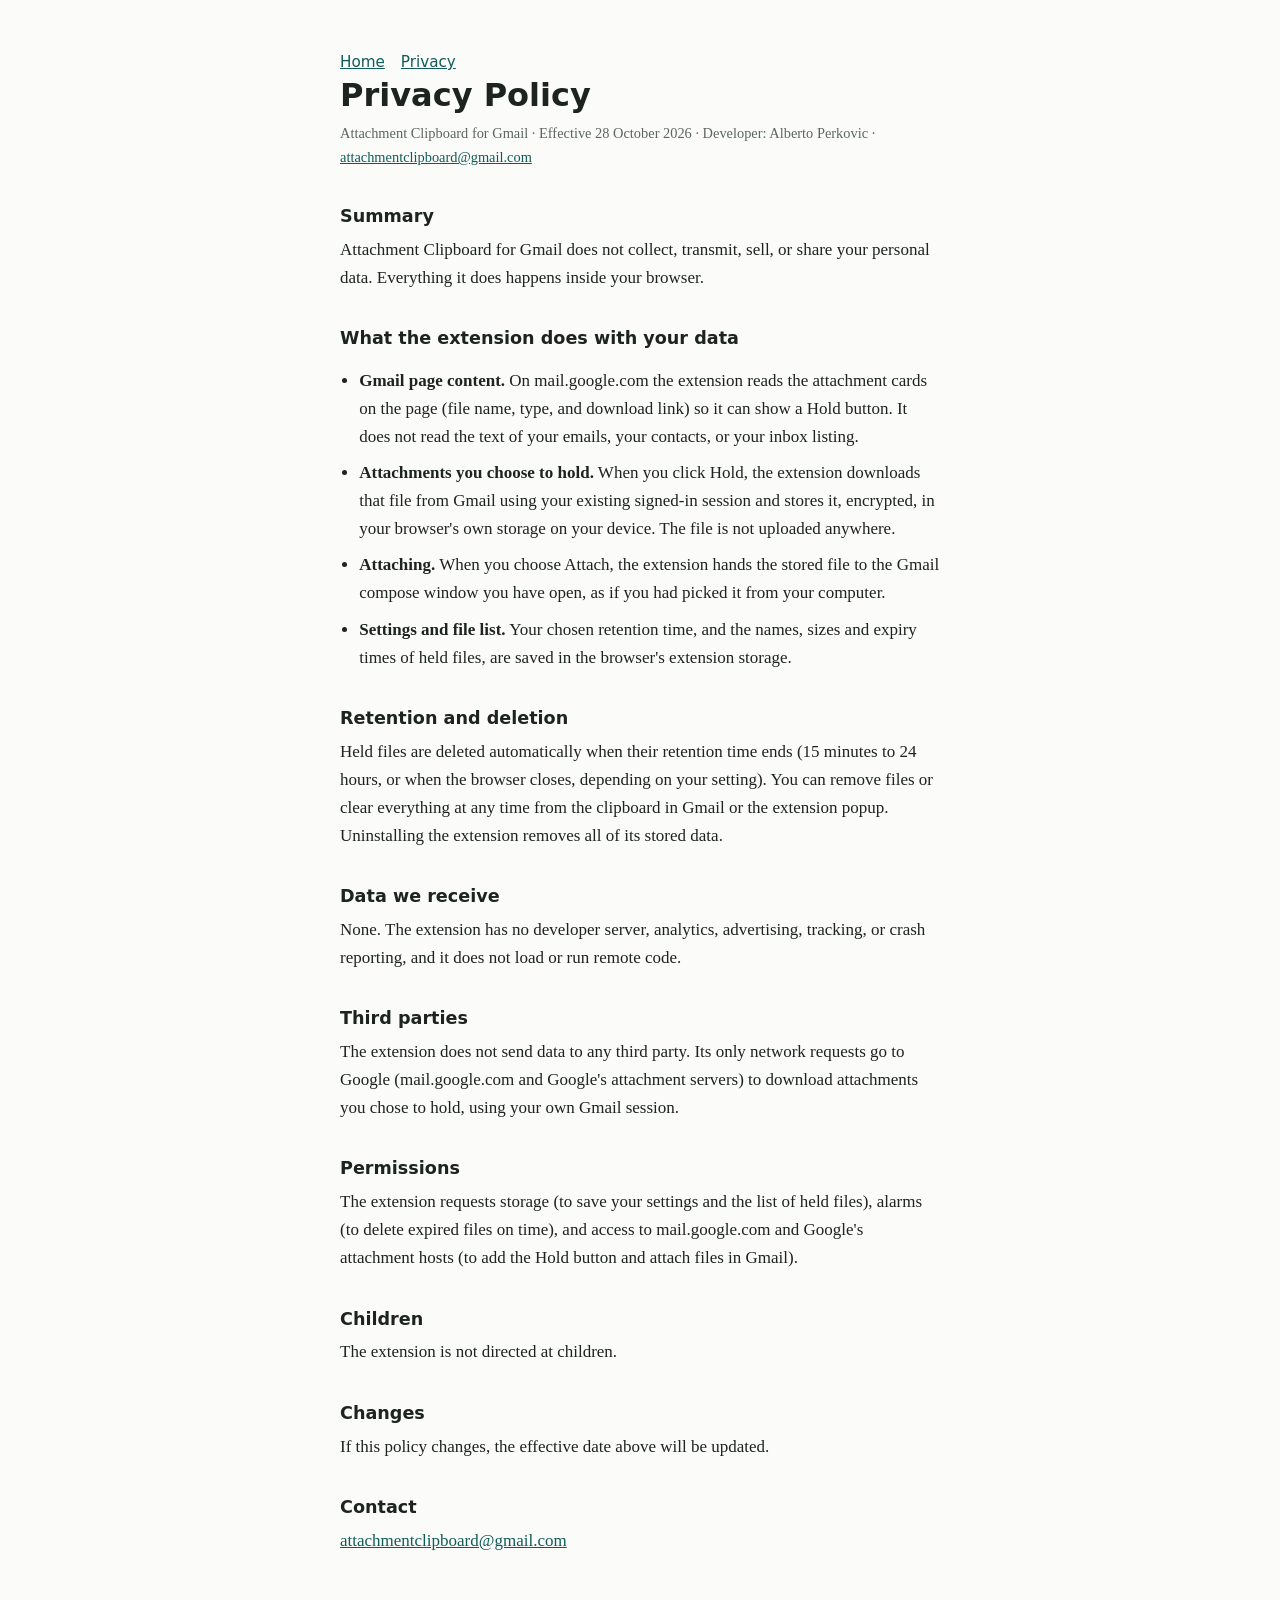
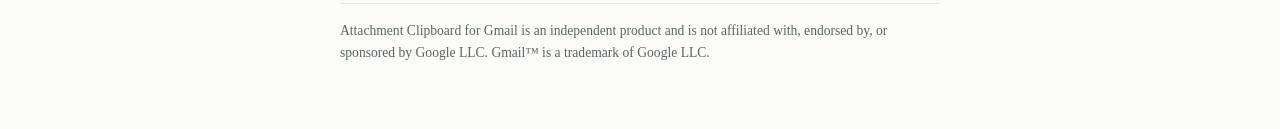
==== privacy.html @ 4c11375f "Add files via upload" ====
<!doctype html>
<html lang="en">
<head>
<meta charset="utf-8">
<meta name="viewport" content="width=device-width, initial-scale=1">
<title>Privacy Policy - Attachment Clipboard for Gmail</title>
<link rel="canonical" href="https://attachmentclipboard.com/privacy.html">
<link rel="stylesheet" href="style.css">
</head>
<body>
<main>
<nav><a href="/">Home</a><a href="privacy.html">Privacy</a></nav>
<h1>Privacy Policy</h1>
<p class="meta">Attachment Clipboard for Gmail &middot; Effective 28 October 2026 &middot; Developer: Alberto Perkovic &middot; <a href="mailto:attachmentclipboard@gmail.com">attachmentclipboard@gmail.com</a></p>

<h2>Summary</h2>
<p>Attachment Clipboard for Gmail does not collect, transmit, sell, or share your personal data. Everything it does happens inside your browser.</p>

<h2>What the extension does with your data</h2>
<ul>
<li><strong>Gmail page content.</strong> On mail.google.com the extension reads the attachment cards on the page (file name, type, and download link) so it can show a Hold button. It does not read the text of your emails, your contacts, or your inbox listing.</li>
<li><strong>Attachments you choose to hold.</strong> When you click Hold, the extension downloads that file from Gmail using your existing signed-in session and stores it, encrypted, in your browser's own storage on your device. The file is not uploaded anywhere.</li>
<li><strong>Attaching.</strong> When you choose Attach, the extension hands the stored file to the Gmail compose window you have open, as if you had picked it from your computer.</li>
<li><strong>Settings and file list.</strong> Your chosen retention time, and the names, sizes and expiry times of held files, are saved in the browser's extension storage.</li>
</ul>

<h2>Retention and deletion</h2>
<p>Held files are deleted automatically when their retention time ends (15 minutes to 24 hours, or when the browser closes, depending on your setting). You can remove files or clear everything at any time from the clipboard in Gmail or the extension popup. Uninstalling the extension removes all of its stored data.</p>

<h2>Data we receive</h2>
<p>None. The extension has no developer server, analytics, advertising, tracking, or crash reporting, and it does not load or run remote code.</p>

<h2>Third parties</h2>
<p>The extension does not send data to any third party. Its only network requests go to Google (mail.google.com and Google's attachment servers) to download attachments you chose to hold, using your own Gmail session.</p>

<h2>Permissions</h2>
<p>The extension requests storage (to save your settings and the list of held files), alarms (to delete expired files on time), and access to mail.google.com and Google's attachment hosts (to add the Hold button and attach files in Gmail).</p>

<h2>Children</h2>
<p>The extension is not directed at children.</p>

<h2>Changes</h2>
<p>If this policy changes, the effective date above will be updated.</p>

<h2>Contact</h2>
<p><a href="mailto:attachmentclipboard@gmail.com">attachmentclipboard@gmail.com</a></p>

<footer>Attachment Clipboard for Gmail is an independent product and is not affiliated with, endorsed by, or sponsored by Google LLC. Gmail&trade; is a trademark of Google LLC.</footer>
</main>
</body>
</html>
---- style.css ----
:root { --bg:#fbfbfa; --fg:#1d2321; --mute:#5b6663; --line:#dfe4e2; --accent:#0f5c57; }
@media (prefers-color-scheme: dark) { :root { --bg:#161b1a; --fg:#e7ecea; --mute:#9aa6a3; --line:#2b3331; --accent:#6cc5bd; } }
* { box-sizing:border-box; }
body { margin:0; background:var(--bg); color:var(--fg); font:17px/1.65 Georgia, "Times New Roman", serif; }
main { max-width:40rem; margin:0 auto; padding:3rem 1.25rem 4rem; }
h1 { font:600 2rem/1.2 system-ui, "Segoe UI", sans-serif; margin:0 0 .5rem; }
h2 { font:600 1.1rem/1.3 system-ui, "Segoe UI", sans-serif; margin:2.2rem 0 .4rem; }
p, li { margin:.5rem 0; } ul { padding-left:1.2rem; }
a { color:var(--accent); } a:focus-visible { outline:2px solid var(--accent); outline-offset:2px; }
.lede { color:var(--mute); font-size:1.1rem; }
.meta { color:var(--mute); font-size:.9rem; }
footer { margin-top:3rem; padding-top:1rem; border-top:1px solid var(--line); color:var(--mute); font-size:.85rem; }
nav a { margin-right:1rem; font:500 .95rem system-ui, "Segoe UI", sans-serif; }
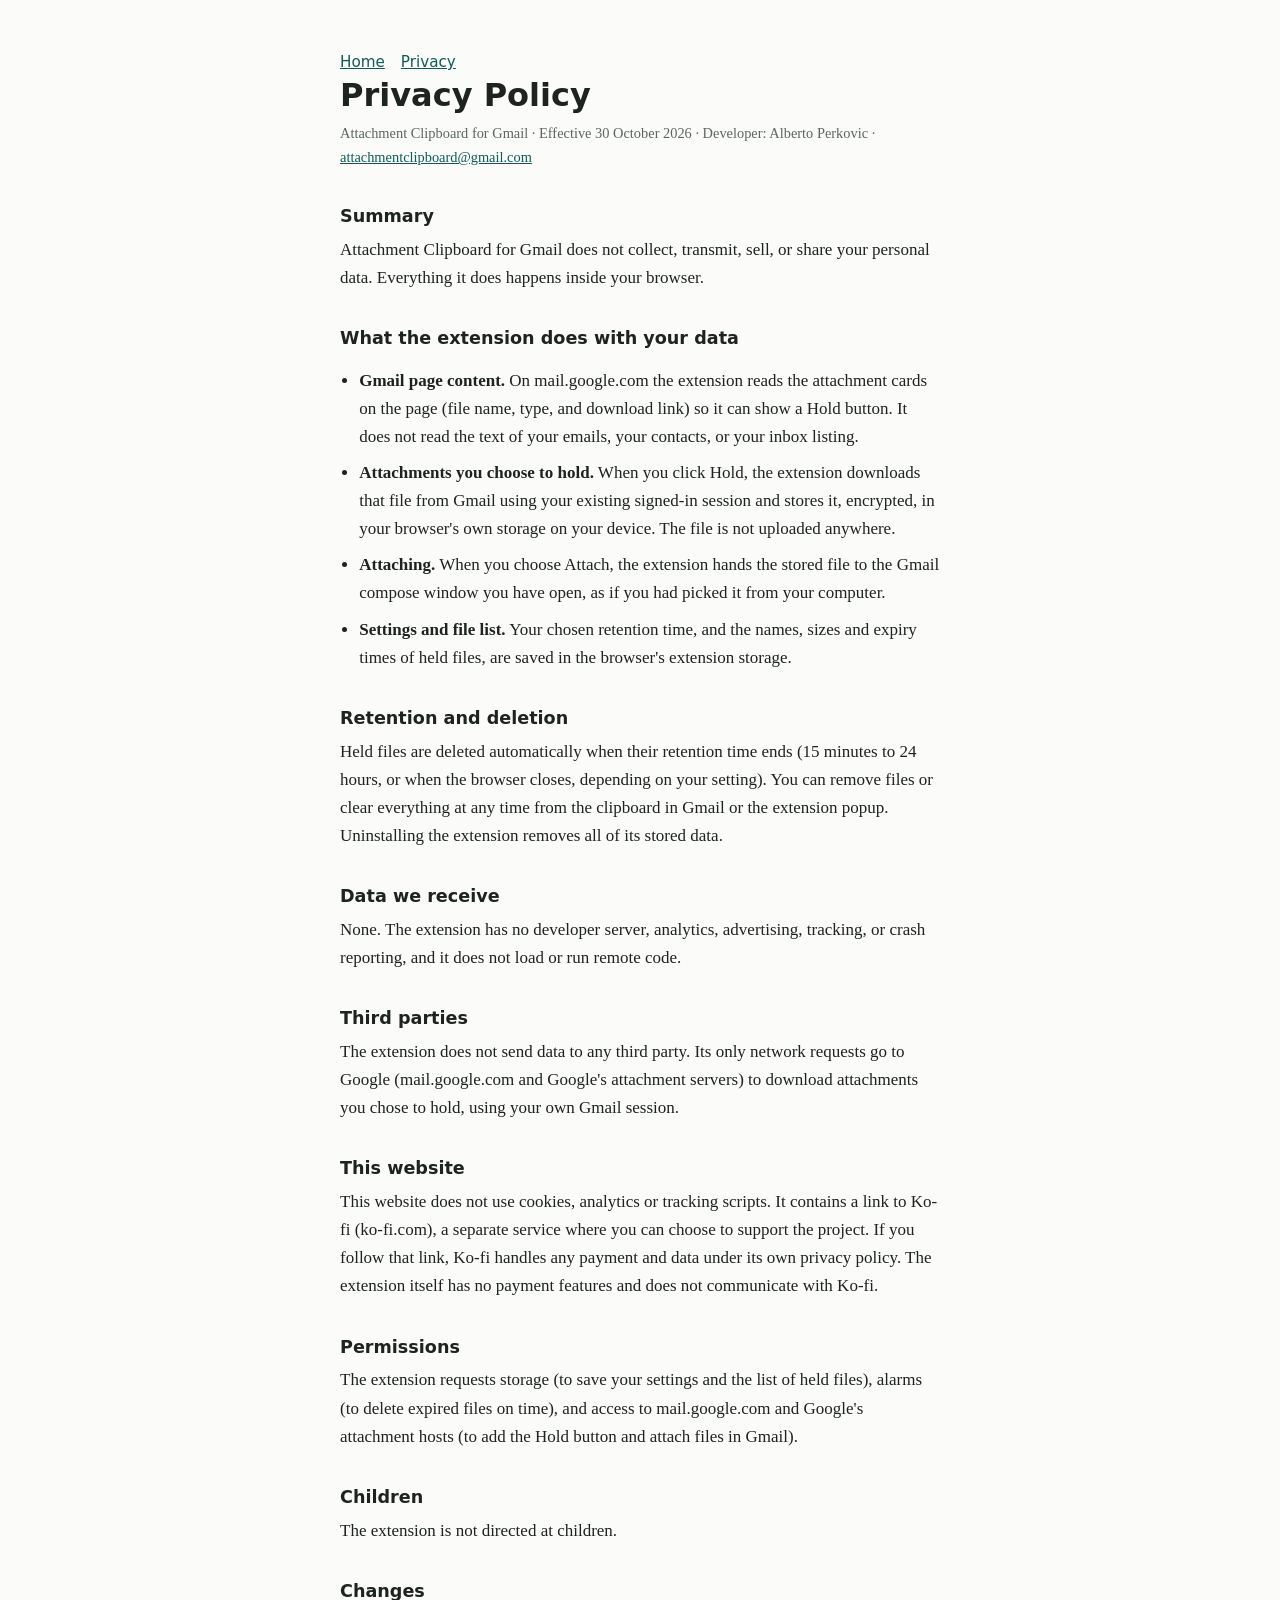
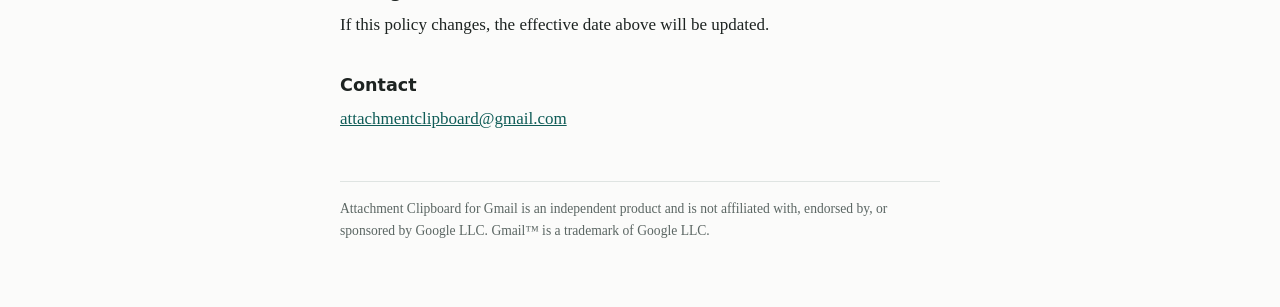
==== commit af3c72e8: "Add files via upload" ====
--- a/privacy.html
+++ b/privacy.html
@@ -11,7 +11,7 @@
 <main>
 <nav><a href="/">Home</a><a href="privacy.html">Privacy</a></nav>
 <h1>Privacy Policy</h1>
-<p class="meta">Attachment Clipboard for Gmail &middot; Effective 28 October 2026 &middot; Developer: Alberto Perkovic &middot; <a href="mailto:attachmentclipboard@gmail.com">attachmentclipboard@gmail.com</a></p>
+<p class="meta">Attachment Clipboard for Gmail &middot; Effective 30 October 2026 &middot; Developer: Alberto Perkovic &middot; <a href="mailto:attachmentclipboard@gmail.com">attachmentclipboard@gmail.com</a></p>
 
 <h2>Summary</h2>
 <p>Attachment Clipboard for Gmail does not collect, transmit, sell, or share your personal data. Everything it does happens inside your browser.</p>
@@ -33,6 +33,9 @@
 <h2>Third parties</h2>
 <p>The extension does not send data to any third party. Its only network requests go to Google (mail.google.com and Google's attachment servers) to download attachments you chose to hold, using your own Gmail session.</p>
 
+<h2>This website</h2>
+<p>This website does not use cookies, analytics or tracking scripts. It contains a link to Ko-fi (ko-fi.com), a separate service where you can choose to support the project. If you follow that link, Ko-fi handles any payment and data under its own privacy policy. The extension itself has no payment features and does not communicate with Ko-fi.</p>
+
 <h2>Permissions</h2>
 <p>The extension requests storage (to save your settings and the list of held files), alarms (to delete expired files on time), and access to mail.google.com and Google's attachment hosts (to add the Hold button and attach files in Gmail).</p>
 
--- a/style.css
+++ b/style.css
@@ -11,3 +11,6 @@
 .meta { color:var(--mute); font-size:.9rem; }
 footer { margin-top:3rem; padding-top:1rem; border-top:1px solid var(--line); color:var(--mute); font-size:.85rem; }
 nav a { margin-right:1rem; font:500 .95rem system-ui, "Segoe UI", sans-serif; }
+.btn { display:inline-block; padding:.6rem 1.2rem; border-radius:8px; background:var(--accent); color:var(--bg); text-decoration:none; font:600 .95rem system-ui, "Segoe UI", sans-serif; }
+.btn:hover { opacity:.9; }
+.btn:focus-visible { outline:2px solid var(--fg); outline-offset:3px; }
